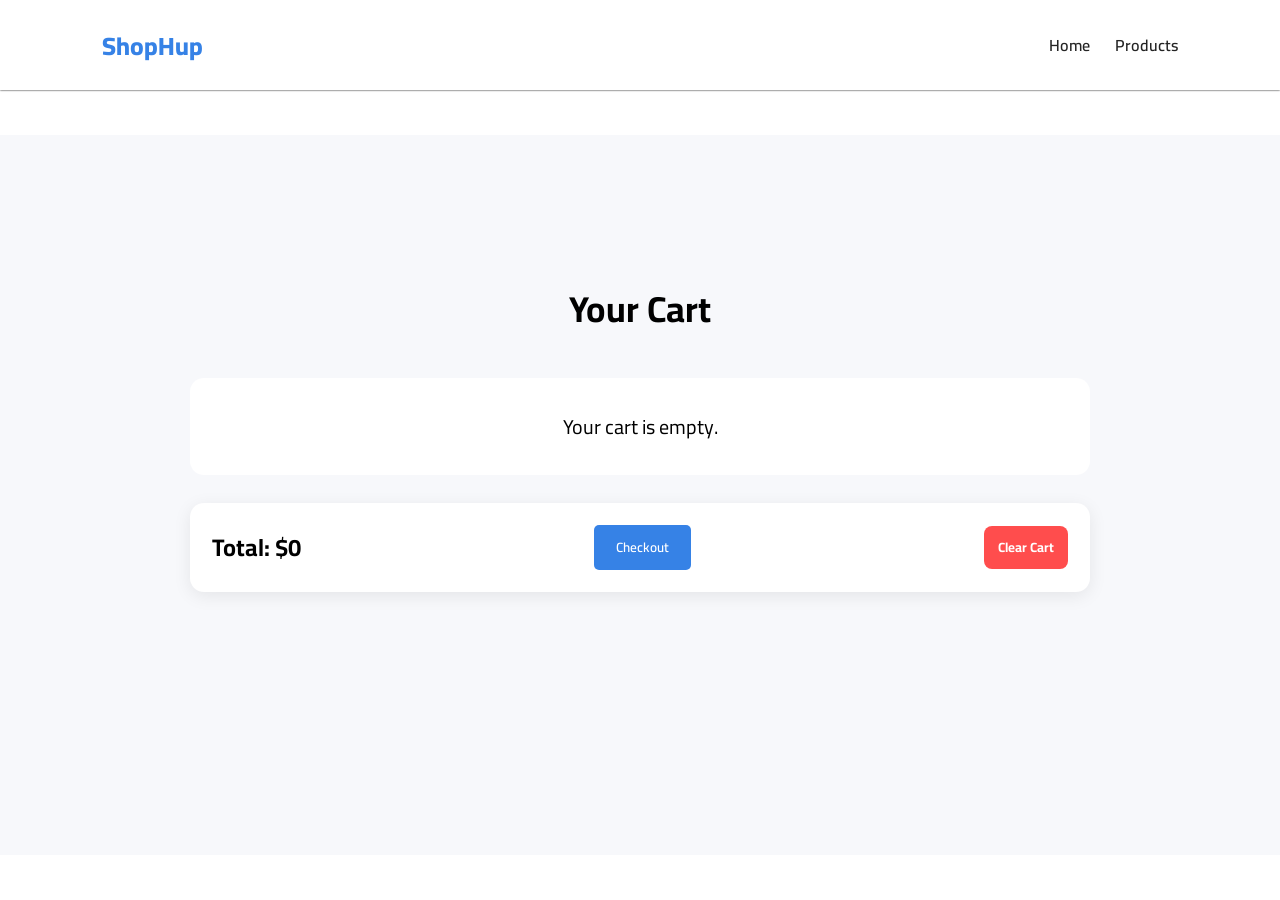
==== cart.html @ 917abc82 "Added shopping cart, dark mode, wishlist and product filters" ====
<!DOCTYPE html>
<html lang="en">
<head>
  <meta charset="UTF-8" />
  <meta name="viewport" content="width=device-width, initial-scale=1.0" />
  <link rel="stylesheet" href="product/product_style.css" />
  <title>Cart | ShopHup</title>
</head>
<body>
  <header>
    <div class="navbar">
      <a href="index.html" class="logo">ShopHup</a>
      <ul>
        <li><a href="index.html">Home</a></li>
        <li><a href="product.html">Products</a></li>
      </ul>
    </div>
  </header>

  <section class="cart-section">
    <h1>Your Cart</h1>
    <div id="cartItems"></div>

    <div class="cart-summary">
      <h2>Total: <span id="totalPrice">$0</span></h2>
      <button class="btn checkout-btn">Checkout</button>
      <button class="clear-btn" id="clearCart">Clear Cart</button>
    </div>
  </section>

  <script src="product/cart.js"></script>
</body>
</html>
---- product/product_style.css ----
@import url("https://fonts.googleapis.com/css2?family=Cairo:wght@300;400;600;700&display=swap");

* {
  box-sizing: border-box;
  padding: 0;
  margin: 0;
  font-family: "Cairo", sans-serif;
}

body {
  overflow-x: hidden;
}

img {
  max-width: 100%;
  height: auto;
}

/* Header */

header {
  width: 100%;
  min-height: 15vh;
}

header .navbar {
  display: flex;
  align-items: center;
  justify-content: space-between;
  background: white;
  min-height: 10vh;
  box-shadow: 0px 0px 2px;
  position: fixed;
  width: 100%;
  z-index: 100;
  padding: 0 8%;
}

.navbar .logo {
  color: rgb(54, 130, 230);
  text-decoration: none;
  font-weight: 800;
  font-size: 25px;
}

.navbar ul {
  display: flex;
  align-items: center;
  gap: 25px;
}

.navbar ul li {
  list-style: none;
}

.navbar ul li a {
  text-decoration: none;
  color: rgb(36, 36, 36);
  font-weight: 600;
}

.productTit {
  font-weight: 900 !important;
}

.navbar .btn,
.btn {
  background-color: rgb(54, 130, 230);
  padding: 7px 14px;
  border-radius: 5px;
  border: none;
  color: white;
  font-weight: 600;
  cursor: pointer;
}

/* Products */

.sec2 {
  width: 100%;
  padding: 120px 8% 70px;
}

.titSec2 h1 {
  text-align: center;
  padding-bottom: 40px;
  font-size: 36px;
}

.sec2 .porBoxs {
  display: grid;
  grid-template-columns: repeat(3, 1fr);
  gap: 30px;
}

.sec2 .products {
  width: 100%;
  min-height: 350px;
  border-radius: 8px;
  overflow: hidden;
  box-shadow: 0px 2px 2px rgba(138, 138, 138, 0.3);
  transition: 0.4s;
}

.sec2 .products:hover {
  transform: translateY(-7px);
  box-shadow: 0px 2px 10px rgba(138, 138, 138, 0.3);
}

.sec2 .products .img {
  background-color: rgb(216, 219, 221);
  height: 210px;
  display: flex;
  justify-content: center;
  align-items: center;
}

.sec2 .products .img img {
  width: 80px;
  height: 80px;
}

.sec2 .products div:not(.img) {
  padding: 20px;
}

.sec2 .products h1 {
  font-size: 18px;
  margin-bottom: 8px;
}

.sec2 .products p {
  color: rgb(54, 130, 230);
  margin-bottom: 12px;
}

.sec2 .products button {
  width: 100%;
}

/* Footer */

footer {
  background-color: rgb(28, 28, 63);
  width: 100%;
  padding: 45px 8% 25px;
}

footer .foot {
  display: grid;
  grid-template-columns: repeat(4, 1fr);
  gap: 35px;
}

footer h1 {
  color: white;
  font-size: 20px;
  padding-bottom: 10px;
}

footer div ul li {
  list-style: none;
  color: rgb(99, 97, 97);
  margin-bottom: 6px;
}

footer div ul li a {
  text-decoration: none;
  color: rgb(99, 97, 97);
}

footer p {
  color: rgb(99, 97, 97);
}

footer hr {
  width: 100%;
  margin-top: 30px;
  opacity: 0.3;
}

footer .par {
  text-align: center;
  padding-top: 20px;
}

/* Tablet */

@media (max-width: 992px) {
  .navbar {
    flex-direction: column;
    padding: 15px;
    gap: 15px;
  }

  .navbar ul {
    flex-wrap: wrap;
    justify-content: center;
  }

  .sec2 {
    padding-top: 170px;
  }

  .sec2 .porBoxs {
    grid-template-columns: repeat(2, 1fr);
  }

  footer .foot {
    grid-template-columns: repeat(2, 1fr);
  }
}

/* Mobile */

@media (max-width: 600px) {
  .navbar ul {
    gap: 12px;
  }

  .navbar ul li a {
    font-size: 14px;
  }

  .sec2 {
    padding: 180px 20px 60px;
  }

  .titSec2 h1 {
    font-size: 28px;
  }

  .sec2 .porBoxs {
    grid-template-columns: 1fr;
  }

  footer .foot {
    grid-template-columns: 1fr;
  }
}


.cart-link {
  position: relative;
}

#cartCount {
  background: rgb(54, 130, 230);
  color: white;
  font-size: 12px;
  padding: 2px 7px;
  border-radius: 50%;
  margin-left: 4px;
}

#toast {
  position: fixed;
  right: 25px;
  bottom: 25px;
  background: rgb(28, 28, 63);
  color: white;
  padding: 14px 22px;
  border-radius: 8px;
  opacity: 0;
  transform: translateY(20px);
  transition: 0.4s;
  z-index: 999;
}

#toast.show {
  opacity: 1;
  transform: translateY(0);
}

.shop-tools {
  max-width: 950px;
  margin: 0 auto 35px;
  display: flex;
  flex-direction: column;
  gap: 18px;
}

#searchInput {
  width: 100%;
  height: 48px;
  border: 1px solid #ddd;
  border-radius: 12px;
  outline: none;
  padding: 0 18px;
  font-size: 16px;
}

.filter-buttons {
  display: flex;
  justify-content: center;
  flex-wrap: wrap;
  gap: 10px;
}

.filter-btn {
  border: none;
  background: #eef3ff;
  color: rgb(54, 130, 230);
  padding: 8px 18px;
  border-radius: 30px;
  font-weight: 700;
  cursor: pointer;
}

.filter-btn.active,
.filter-btn:hover {
  background: rgb(54, 130, 230);
  color: white;
}

.products {
  position: relative;
}

.wish-btn {
  position: absolute;
  top: 14px;
  right: 14px;
  width: 38px !important;
  height: 38px;
  border: none;
  border-radius: 50%;
  background: white;
  color: rgb(54, 130, 230);
  cursor: pointer;
  box-shadow: 0 4px 14px rgba(0, 0, 0, 0.15);
}

.wish-btn.active {
  background: rgb(54, 130, 230);
  color: white;
}



.cart-section {
  min-height: 80vh;
  padding: 140px 8% 70px;
  background: #f7f8fb;
}

.cart-section h1 {
  text-align: center;
  font-size: 36px;
  margin-bottom: 35px;
}

#cartItems {
  max-width: 900px;
  margin: auto;
  display: flex;
  flex-direction: column;
  gap: 18px;
}

.cart-item {
  background: white;
  display: grid;
  grid-template-columns: 100px 1fr auto;
  align-items: center;
  gap: 20px;
  padding: 18px;
  border-radius: 14px;
  box-shadow: 0 4px 18px rgba(0, 0, 0, 0.08);
}

.cart-item img {
  width: 75px;
  height: 75px;
  object-fit: contain;
}

.cart-item h3 {
  margin-bottom: 6px;
}

.cart-item p {
  color: rgb(54, 130, 230);
  font-weight: 700;
}

.cart-item button,
.clear-btn {
  background: #ff4d4d;
  color: white;
  border: none;
  padding: 9px 14px;
  border-radius: 8px;
  cursor: pointer;
  font-weight: 700;
}

.cart-summary {
  max-width: 900px;
  margin: 28px auto 0;
  background: white;
  padding: 22px;
  border-radius: 14px;
  display: flex;
  justify-content: space-between;
  align-items: center;
  gap: 14px;
  flex-wrap: wrap;
  box-shadow: 0 4px 18px rgba(0, 0, 0, 0.08);
}

.checkout-btn {
  padding: 10px 22px;
}

.empty-cart {
  text-align: center;
  background: white;
  padding: 30px;
  border-radius: 14px;
  font-size: 20px;
}

@media (max-width: 600px) {
  .cart-item {
    grid-template-columns: 1fr;
    text-align: center;
  }

  .cart-item img {
    margin: auto;
  }
}

.quantity-box {
  display: flex;
  align-items: center;
  justify-content: center;
  gap: 13px;
}

.quantity-box button {
  width: 34px;
  height: 34px;
  border: none;
  border-radius: 50%;
  background: rgb(54, 130, 230);
  color: white;
  font-size: 18px;
  font-weight: 800;
  cursor: pointer;
}

.quantity-box span {
  font-size: 18px;
  font-weight: 800;
}

.remove-btn {
  background: #ff4d4d !important;
} 


.dark-btn {
  background: rgb(54, 130, 230);
  color: white;
  border: none;
  width: 38px;
  height: 38px;
  border-radius: 50%;
  cursor: pointer;
}

body.dark {
  background: #0f172a;
  color: white;
}

body.dark .navbar {
  background: #111827;
  box-shadow: 0 0 2px rgba(255, 255, 255, 0.2);
}

body.dark .navbar ul li a {
  color: white;
}

body.dark .products,
body.dark .cart-item,
body.dark .cart-summary,
body.dark .empty-cart {
  background: #111827;
  color: white;
}

body.dark .products .img {
  background: #1f2937;
}

body.dark .sec2,
body.dark .cart-section {
  background: #0f172a;
}

body.dark #searchInput {
  background: #111827;
  color: white;
  border-color: #374151;
}

body.dark #searchInput::placeholder {
  color: #9ca3af;
}

body.dark .filter-btn {
  background: #1f2937;
  color: white;
}

body.dark .filter-btn.active,
body.dark .filter-btn:hover {
  background: rgb(54, 130, 230);
}

body.dark footer {
  background: #020617;
}
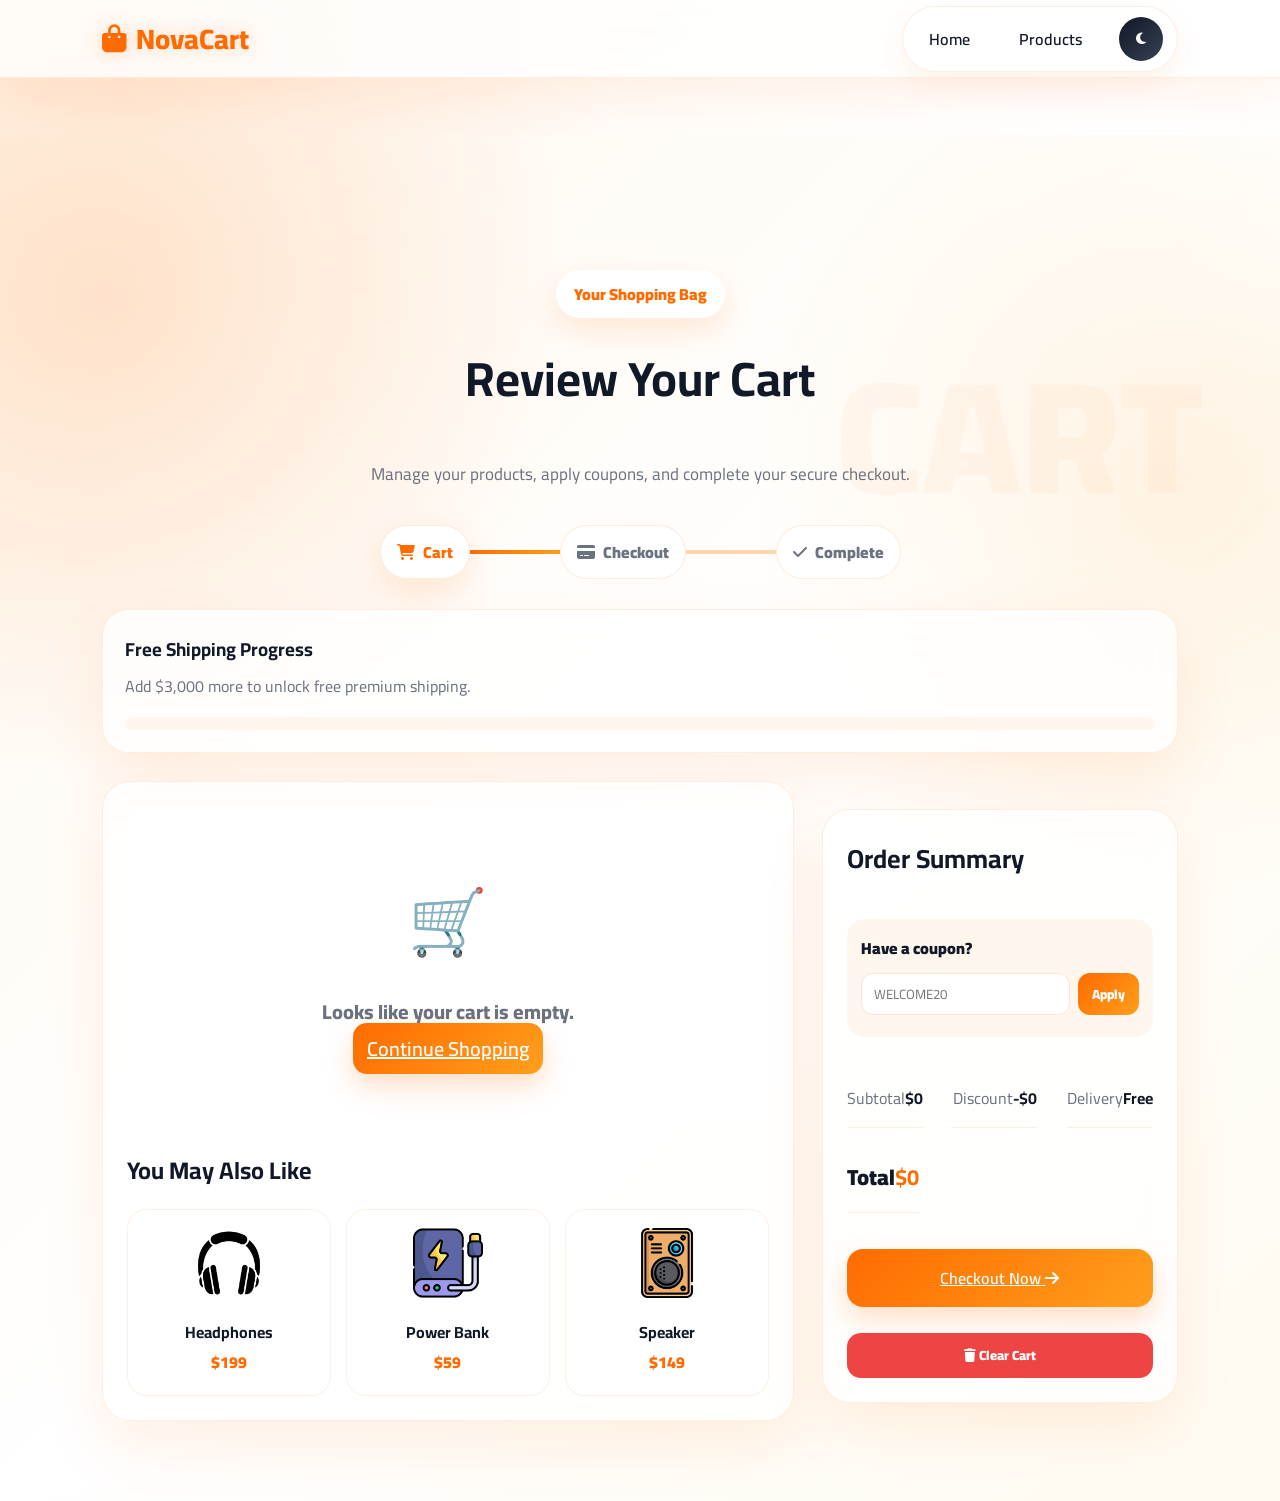
==== commit bebd8583: "Redesign NovaCart UI and checkout experience" ====
--- a/cart.html
+++ b/cart.html
@@ -3,31 +3,130 @@
 <head>
   <meta charset="UTF-8" />
   <meta name="viewport" content="width=device-width, initial-scale=1.0" />
+  <link rel="stylesheet" href="https://cdnjs.cloudflare.com/ajax/libs/font-awesome/6.7.2/css/all.min.css" />
   <link rel="stylesheet" href="product/product_style.css" />
-  <title>Cart | ShopHup</title>
+  <link rel="stylesheet" href="product/cart_style.css" />
+  <title>Cart | NovaCart</title>
 </head>
 <body>
   <header>
     <div class="navbar">
-      <a href="index.html" class="logo">ShopHup</a>
+      <a href="index.html" class="logo">
+        <i class="fa-solid fa-bag-shopping"></i> NovaCart
+      </a>
+
       <ul>
         <li><a href="index.html">Home</a></li>
         <li><a href="product.html">Products</a></li>
+        <li>
+          <button id="darkModeBtn" class="dark-btn">
+            <i class="fa-solid fa-moon"></i>
+          </button>
+        </li>
       </ul>
     </div>
   </header>
 
   <section class="cart-section">
-    <h1>Your Cart</h1>
-    <div id="cartItems"></div>
+    <div class="cart-hero">
+      <span>Your Shopping Bag</span>
+      <h1>Review Your Cart</h1>
+      <p>Manage your products, apply coupons, and complete your secure checkout.</p>
+    </div>
 
-    <div class="cart-summary">
-      <h2>Total: <span id="totalPrice">$0</span></h2>
-      <button class="btn checkout-btn">Checkout</button>
-      <button class="clear-btn" id="clearCart">Clear Cart</button>
+    <div class="checkout-steps">
+      <div class="step active"><i class="fa-solid fa-cart-shopping"></i><span>Cart</span></div>
+      <div class="line active"></div>
+      <div class="step"><i class="fa-solid fa-credit-card"></i><span>Checkout</span></div>
+      <div class="line"></div>
+      <div class="step"><i class="fa-solid fa-check"></i><span>Complete</span></div>
+    </div>
+
+    <div class="shipping-card">
+      <div>
+        <h3>Free Shipping Progress</h3>
+        <p id="shippingText">Add more products to unlock free shipping.</p>
+      </div>
+      <div class="shipping-bar">
+        <span id="shippingProgress"></span>
+      </div>
+    </div>
+
+    <div class="cart-layout">
+      <div class="cart-products-box">
+        <div id="cartItems"></div>
+
+        <div class="recommended-box">
+          <h2>You May Also Like</h2>
+
+          <div class="recommended-grid">
+            <div>
+              <img src="product/imgg/headphone.png" alt="" />
+              <h4>Headphones</h4>
+              <p>$199</p>
+            </div>
+
+            <div>
+              <img src="product/imgg/powerbank.png" alt="" />
+              <h4>Power Bank</h4>
+              <p>$59</p>
+            </div>
+
+            <div>
+              <img src="product/imgg/speaker.png" alt="" />
+              <h4>Speaker</h4>
+              <p>$149</p>
+            </div>
+          </div>
+        </div>
+      </div>
+
+      <div class="cart-summary premium-summary">
+        <h2>Order Summary</h2>
+
+        <div class="coupon-box">
+          <label>Have a coupon?</label>
+          <div>
+            <input type="text" id="couponInput" placeholder="WELCOME20" />
+            <button id="applyCoupon">Apply</button>
+          </div>
+          <small id="couponMessage"></small>
+        </div>
+
+        <div class="summary-row">
+          <span>Subtotal</span>
+          <strong id="totalPrice">$0</strong>
+        </div>
+
+        <div class="summary-row">
+          <span>Discount</span>
+          <strong id="discountPrice">$0</strong>
+        </div>
+
+        <div class="summary-row">
+          <span>Delivery</span>
+          <strong>Free</strong>
+        </div>
+
+        <div class="summary-row total-row">
+          <span>Total</span>
+          <strong id="finalTotal">$0</strong>
+        </div>
+
+        <a href="checkout.html" class="btn checkout-btn">
+          Checkout Now <i class="fa-solid fa-arrow-right"></i>
+        </a>
+
+        <button class="clear-btn" id="clearCart">
+          <i class="fa-solid fa-trash"></i> Clear Cart
+        </button>
+      </div>
     </div>
   </section>
 
+  <div id="cartToast">Cart updated successfully ✅</div>
+
+  <script src="product/theme.js"></script>
   <script src="product/cart.js"></script>
 </body>
 </html>
--- a/product/product_style.css
+++ b/product/product_style.css
@@ -524,4 +524,697 @@
 
 body.dark footer {
   background: #020617;
+}
+
+
+.checkout-section {
+  min-height: 100vh;
+  padding: 140px 8% 70px;
+  background: #f7f8fb;
+}
+
+.checkout-section h1 {
+  text-align: center;
+  font-size: 36px;
+  margin-bottom: 35px;
+}
+
+.checkout-box {
+  max-width: 1100px;
+  margin: auto;
+  display: grid;
+  grid-template-columns: 1.2fr 0.8fr;
+  gap: 30px;
+}
+
+.checkout-form,
+.order-summary {
+  background: white;
+  padding: 28px;
+  border-radius: 16px;
+  box-shadow: 0 4px 18px rgba(0, 0, 0, 0.08);
+}
+
+.checkout-form h2,
+.order-summary h2 {
+  margin-bottom: 18px;
+}
+
+.checkout-form input[type="text"],
+.checkout-form input[type="email"] {
+  width: 100%;
+  height: 45px;
+  margin-bottom: 14px;
+  padding: 0 14px;
+  border-radius: 10px;
+  border: 1px solid #ddd;
+  outline: none;
+}
+
+.payment-methods {
+  display: flex;
+  flex-direction: column;
+  gap: 12px;
+  margin-bottom: 22px;
+}
+
+.payment-methods label {
+  background: #f3f6ff;
+  padding: 13px;
+  border-radius: 10px;
+  cursor: pointer;
+  font-weight: 700;
+}
+
+.place-order {
+  width: 100%;
+  padding: 12px;
+}
+
+.checkout-item {
+  display: flex;
+  align-items: center;
+  gap: 14px;
+  padding: 12px 0;
+  border-bottom: 1px solid #eee;
+}
+
+.checkout-item img {
+  width: 55px;
+  height: 55px;
+  object-fit: contain;
+}
+
+.checkout-item p {
+  color: rgb(54, 130, 230);
+  font-weight: 700;
+}
+
+.order-summary h3 {
+  margin-top: 20px;
+  font-size: 24px;
+}
+
+#orderToast {
+  position: fixed;
+  right: 25px;
+  bottom: 25px;
+  background: #16a34a;
+  color: white;
+  padding: 14px 22px;
+  border-radius: 10px;
+  opacity: 0;
+  transform: translateY(20px);
+  transition: 0.4s;
+  z-index: 999;
+}
+
+#orderToast.show {
+  opacity: 1;
+  transform: translateY(0);
+}
+
+body.dark .checkout-section {
+  background: #0f172a;
+}
+
+body.dark .checkout-form,
+body.dark .order-summary {
+  background: #111827;
+  color: white;
+}
+
+body.dark .payment-methods label {
+  background: #1f2937;
+}
+
+body.dark .checkout-form input {
+  background: #1f2937;
+  color: white;
+  border-color: #374151;
+}
+
+@media (max-width: 768px) {
+  .checkout-box {
+    grid-template-columns: 1fr;
+  }
+}
+
+
+/* ================= NOVACART PRODUCTS PREMIUM THEME ================= */
+
+:root {
+  --main: #ff6b00;
+  --second: #ff9f1c;
+  --dark: #111827;
+  --soft: #fff7ed;
+  --card: #ffffff;
+  --text: #111827;
+  --muted: #6b7280;
+}
+
+/* Global */
+
+body {
+  background:
+    radial-gradient(circle at 10% 10%, rgba(255, 107, 0, 0.12), transparent 28%),
+    linear-gradient(135deg, #fff7ed 0%, #ffffff 45%, #fffaf0 100%) !important;
+  color: var(--text);
+}
+
+.btn,
+.navbar .btn {
+  background: linear-gradient(135deg, var(--main), var(--second)) !important;
+  color: white !important;
+  border-radius: 14px !important;
+  box-shadow: 0 12px 28px rgba(255, 107, 0, 0.22);
+  transition: 0.35s ease;
+}
+
+.btn:hover,
+.navbar .btn:hover {
+  transform: translateY(-3px);
+  box-shadow: 0 18px 35px rgba(255, 107, 0, 0.34);
+}
+
+/* Navbar */
+
+header .navbar {
+  min-height: 78px !important;
+  background: rgba(255, 255, 255, 0.76) !important;
+  backdrop-filter: blur(18px);
+  -webkit-backdrop-filter: blur(18px);
+  border-bottom: 1px solid rgba(255, 107, 0, 0.12);
+  box-shadow: 0 18px 45px rgba(255, 107, 0, 0.08) !important;
+}
+
+.navbar .logo {
+  color: var(--main) !important;
+  display: flex;
+  align-items: center;
+  gap: 9px;
+  font-size: 28px !important;
+  text-shadow: 0 0 18px rgba(255, 107, 0, 0.25);
+  transition: 0.35s ease;
+}
+
+.navbar .logo:hover {
+  transform: scale(1.07) rotate(-2deg);
+}
+
+.navbar .logo i {
+  animation: productLogoBounce 1.8s ease-in-out infinite;
+}
+
+.navbar ul {
+  background: rgba(255, 255, 255, 0.55);
+  padding: 10px 14px;
+  border-radius: 999px;
+  border: 1px solid rgba(255, 107, 0, 0.12);
+  box-shadow: 0 12px 28px rgba(255, 107, 0, 0.08);
+}
+
+.navbar ul li a {
+  color: var(--text) !important;
+}
+
+.navbar ul li a:not(.cart-link) {
+  position: relative;
+  padding: 9px 12px;
+  border-radius: 999px;
+  transition: 0.35s ease;
+}
+
+.navbar ul li a:not(.cart-link):hover,
+.productTit {
+  color: var(--main) !important;
+  background: rgba(255, 107, 0, 0.08);
+}
+
+.cart-link {
+  background: linear-gradient(135deg, var(--main), var(--second));
+  color: white !important;
+  padding: 11px 18px;
+  border-radius: 999px;
+  box-shadow: 0 12px 28px rgba(255, 107, 0, 0.25);
+}
+
+#cartCount {
+  background: white !important;
+  color: var(--main) !important;
+  font-weight: 900;
+}
+
+.dark-btn {
+  width: 44px !important;
+  height: 44px !important;
+  border-radius: 50% !important;
+  border: none !important;
+  background: linear-gradient(135deg, #111827, #374151) !important;
+  color: white !important;
+  display: grid;
+  place-items: center;
+  cursor: pointer;
+  transition: 0.35s ease;
+}
+
+.dark-btn:hover {
+  transform: rotate(18deg) scale(1.08);
+}
+
+/* Page title */
+
+.sec2 {
+  padding: 130px 8% 80px !important;
+}
+
+.product-hero-title {
+  max-width: 800px;
+  margin: 0 auto 38px;
+  text-align: center;
+}
+
+.product-hero-title span {
+  display: inline-block;
+  background: white;
+  color: var(--main);
+  padding: 9px 18px;
+  border-radius: 999px;
+  font-weight: 900;
+  box-shadow: 0 12px 30px rgba(255, 107, 0, 0.14);
+  margin-bottom: 15px;
+}
+
+.product-hero-title h1 {
+  font-size: 46px;
+  line-height: 1.1;
+  color: var(--text);
+}
+
+.product-hero-title p {
+  margin: 12px auto 0;
+  color: var(--muted);
+  max-width: 560px;
+  font-size: 17px;
+}
+
+/* Tools */
+
+.shop-tools {
+  background: rgba(255, 255, 255, 0.72);
+  padding: 22px;
+  border-radius: 24px;
+  border: 1px solid rgba(255, 107, 0, 0.12);
+  box-shadow: 0 25px 60px rgba(255, 107, 0, 0.1);
+  backdrop-filter: blur(16px);
+}
+
+#searchInput {
+  border: 1px solid rgba(255, 107, 0, 0.18) !important;
+  border-radius: 16px !important;
+  background: white;
+  box-shadow: 0 10px 28px rgba(0, 0, 0, 0.04);
+}
+
+#searchInput:focus {
+  border-color: var(--main) !important;
+  box-shadow: 0 0 0 4px rgba(255, 107, 0, 0.12);
+}
+
+.filter-btn {
+  background: #fff7ed !important;
+  color: var(--main) !important;
+  border: 1px solid rgba(255, 107, 0, 0.16) !important;
+  transition: 0.35s ease;
+}
+
+.filter-btn.active,
+.filter-btn:hover {
+  background: linear-gradient(135deg, var(--main), var(--second)) !important;
+  color: white !important;
+  transform: translateY(-3px);
+}
+
+/* Product Grid */
+
+.sec2 .porBoxs {
+  grid-template-columns: repeat(4, 1fr) !important;
+  gap: 22px !important;
+}
+
+.sec2 .products {
+  min-height: auto !important;
+  border-radius: 24px !important;
+  overflow: hidden;
+  background: rgba(255, 255, 255, 0.88) !important;
+  border: 1px solid rgba(255, 107, 0, 0.1);
+  box-shadow: 0 18px 45px rgba(255, 107, 0, 0.09) !important;
+  position: relative;
+  transform-style: preserve-3d;
+  animation: cardEnter 0.65s ease both;
+}
+
+.sec2 .products::before {
+  content: "HOT";
+  position: absolute;
+  top: 14px;
+  left: 14px;
+  background: #ef4444;
+  color: white;
+  padding: 5px 12px;
+  border-radius: 999px;
+  font-size: 11px;
+  font-weight: 900;
+  z-index: 3;
+}
+
+.sec2 .products:hover {
+  transform: translateY(-12px) scale(1.02) !important;
+  box-shadow: 0 28px 70px rgba(255, 107, 0, 0.18) !important;
+}
+
+.sec2 .products .img {
+  height: 195px !important;
+  background:
+    radial-gradient(circle, rgba(255, 255, 255, 0.95), transparent 45%),
+    linear-gradient(135deg, #fff7ed, #fed7aa) !important;
+  position: relative;
+}
+
+.sec2 .products .img::after {
+  content: "";
+  position: absolute;
+  width: 120px;
+  height: 120px;
+  background: rgba(255, 107, 0, 0.18);
+  border-radius: 50%;
+  filter: blur(30px);
+}
+
+.sec2 .products .img img {
+  width: 95px !important;
+  height: 95px !important;
+  position: relative;
+  z-index: 2;
+  transition: 0.45s ease;
+  filter: drop-shadow(0 18px 20px rgba(0, 0, 0, 0.14));
+}
+
+.sec2 .products:hover .img img {
+  transform: scale(1.22) rotate(-6deg);
+}
+
+.sec2 .products h1 {
+  font-size: 18px !important;
+  color: var(--text);
+}
+
+.sec2 .products p {
+  color: var(--main) !important;
+  font-size: 22px;
+  font-weight: 900;
+}
+
+.sec2 .products .btn {
+  width: 100%;
+  padding: 10px 14px;
+  margin-top: 6px;
+}
+
+.quick-btn {
+  width: 100%;
+  margin-top: 10px;
+  background: white !important;
+  border: 2px solid var(--main) !important;
+  color: var(--main) !important;
+  padding: 9px 14px !important;
+  border-radius: 14px !important;
+  font-weight: 900;
+  cursor: pointer;
+  transition: 0.35s ease;
+}
+
+.quick-btn:hover {
+  background: var(--main) !important;
+  color: white !important;
+  transform: translateY(-3px);
+}
+
+.wish-btn {
+  color: var(--main) !important;
+  background: white !important;
+  transition: 0.35s ease;
+}
+
+.wish-btn:hover,
+.wish-btn.active {
+  background: var(--main) !important;
+  color: white !important;
+  transform: scale(1.12);
+}
+
+/* Toast */
+
+#toast {
+  background: linear-gradient(135deg, var(--main), var(--second)) !important;
+  color: white !important;
+  border-radius: 16px !important;
+  box-shadow: 0 18px 40px rgba(255, 107, 0, 0.32);
+}
+
+/* Quick View */
+
+.quick-view {
+  backdrop-filter: blur(8px);
+}
+
+.quick-card {
+  border-radius: 28px !important;
+  border: 1px solid rgba(255, 107, 0, 0.14);
+  box-shadow: 0 35px 90px rgba(0, 0, 0, 0.25);
+}
+
+.quick-card img {
+  filter: drop-shadow(0 22px 25px rgba(0, 0, 0, 0.16));
+}
+
+#quickPrice {
+  color: var(--main) !important;
+}
+
+#quickAdd {
+  width: auto;
+  padding: 12px 22px;
+}
+
+.close-view {
+  background: #ef4444 !important;
+}
+
+/* Footer */
+
+footer {
+  background: linear-gradient(135deg, #0f172a, #111827, #1e293b) !important;
+}
+
+footer h1 {
+  color: white !important;
+}
+
+footer p,
+footer li,
+footer a {
+  color: #cbd5e1 !important;
+}
+
+footer a:hover,
+footer li:hover {
+  color: var(--main) !important;
+}
+
+/* Dark mode */
+
+body.dark {
+  background: #111827 !important;
+  color: #f9fafb !important;
+}
+
+body.dark .sec2 {
+  background:
+    radial-gradient(circle at 18% 20%, rgba(251, 146, 60, 0.14), transparent 32%),
+    linear-gradient(135deg, #111827, #172033 55%, #111827) !important;
+}
+
+body.dark .navbar {
+  background: rgba(17, 24, 39, 0.86) !important;
+  border-bottom: 1px solid rgba(251, 146, 60, 0.12);
+}
+
+body.dark .navbar ul {
+  background: rgba(31, 41, 55, 0.68) !important;
+}
+
+body.dark .navbar ul li a {
+  color: #f8fafc !important;
+}
+
+body.dark .navbar .logo {
+  color: #fb923c !important;
+}
+
+body.dark .product-hero-title h1 {
+  color: #f8fafc;
+}
+
+body.dark .product-hero-title p {
+  color: #cbd5e1;
+}
+
+body.dark .product-hero-title span,
+body.dark .shop-tools,
+body.dark .sec2 .products,
+body.dark .quick-card {
+  background: rgba(31, 41, 55, 0.72) !important;
+  border: 1px solid rgba(255, 255, 255, 0.08) !important;
+  color: white !important;
+}
+
+body.dark .sec2 .products .img {
+  background: linear-gradient(135deg, #1f2937, #111827) !important;
+}
+
+body.dark .sec2 .products h1,
+body.dark .quick-card h2 {
+  color: white !important;
+}
+
+body.dark #searchInput {
+  background: #111827 !important;
+  color: white !important;
+  border-color: rgba(251, 146, 60, 0.16) !important;
+}
+
+body.dark .filter-btn {
+  background: rgba(251, 146, 60, 0.1) !important;
+  color: #fdba74 !important;
+}
+
+body.dark .quick-btn {
+  background: rgba(17, 24, 39, 0.9) !important;
+  color: #fb923c !important;
+}
+
+body.dark .dark-btn {
+  background: linear-gradient(135deg, #fb923c, #f97316) !important;
+}
+
+/* Animations */
+
+@keyframes productLogoBounce {
+  0%, 100% {
+    transform: translateY(0) rotate(0);
+  }
+  50% {
+    transform: translateY(-4px) rotate(-8deg);
+  }
+}
+
+@keyframes cardEnter {
+  from {
+    opacity: 0;
+    transform: translateY(28px) scale(0.96);
+  }
+  to {
+    opacity: 1;
+    transform: translateY(0) scale(1);
+  }
+}
+
+/* Responsive */
+
+@media (max-width: 1150px) {
+  .sec2 .porBoxs {
+    grid-template-columns: repeat(3, 1fr) !important;
+  }
+}
+
+@media (max-width: 850px) {
+  .sec2 .porBoxs {
+    grid-template-columns: repeat(2, 1fr) !important;
+  }
+
+  .product-hero-title h1 {
+    font-size: 36px;
+  }
+}
+
+@media (max-width: 600px) {
+  header .navbar {
+    position: static;
+  }
+
+  .sec2 {
+    padding: 45px 18px 60px !important;
+  }
+
+  .sec2 .porBoxs {
+    grid-template-columns: 1fr !important;
+  }
+
+  .navbar ul {
+    border-radius: 22px;
+  }
+}
+
+.footer-brand {
+  font-size: 34px !important;
+  color: #ff6b00 !important;
+  font-weight: 900;
+}
+
+.socials {
+  display: flex;
+  gap: 12px;
+  margin-top: 20px;
+}
+
+.socials a {
+  width: 45px;
+  height: 45px;
+  border-radius: 50%;
+  display: flex;
+  align-items: center;
+  justify-content: center;
+  background: rgba(255,255,255,.08);
+  backdrop-filter: blur(10px);
+}
+
+.socials a:hover {
+  background: #ff6b00;
+  transform: translateY(-6px) rotate(360deg);
+}
+
+.newsletter {
+  margin-top: 20px;
+  display: flex;
+  gap: 10px;
+}
+
+.newsletter input {
+  flex: 1;
+  height: 48px;
+  border: none;
+  border-radius: 12px;
+  padding: 0 15px;
+  outline: none;
+}
+
+.newsletter button {
+  border: none;
+  background: #ff6b00;
+  color: white;
+  padding: 0 18px;
+  border-radius: 12px;
+  cursor: pointer;
+  font-weight: 800;
 }
--- a/product/cart_style.css
+++ b/product/cart_style.css
@@ -0,0 +1,536 @@
+.cart-section {
+  min-height: 100vh;
+  padding: 135px 8% 80px;
+  background:
+    radial-gradient(circle at 8% 12%, rgba(255, 107, 0, 0.16), transparent 28%),
+    radial-gradient(circle at 92% 25%, rgba(255, 159, 28, 0.12), transparent 28%),
+    linear-gradient(135deg, #fff7ed 0%, #ffffff 52%, #fffaf0 100%);
+  position: relative;
+  overflow: hidden;
+}
+
+.cart-section::before {
+  content: "CART";
+  position: absolute;
+  top: 150px;
+  right: 6%;
+  font-size: 160px;
+  font-weight: 900;
+  color: rgba(255, 107, 0, 0.04);
+  z-index: 0;
+}
+
+.cart-hero,
+.checkout-steps,
+.shipping-card,
+.cart-layout {
+  position: relative;
+  z-index: 1;
+}
+
+.cart-hero {
+  text-align: center;
+  max-width: 760px;
+  margin: 0 auto 35px;
+}
+
+.cart-hero span {
+  display: inline-block;
+  background: white;
+  color: #ff6b00;
+  padding: 9px 18px;
+  border-radius: 999px;
+  font-weight: 900;
+  box-shadow: 0 12px 30px rgba(255, 107, 0, 0.14);
+  margin-bottom: 15px;
+}
+
+.cart-hero h1 {
+  font-size: 48px;
+  color: #111827;
+}
+
+.cart-hero p {
+  color: #6b7280;
+  font-size: 17px;
+  margin-top: 10px;
+}
+
+.checkout-steps {
+  max-width: 720px;
+  margin: 0 auto 30px;
+  display: flex;
+  align-items: center;
+  justify-content: center;
+}
+
+.step {
+  display: flex;
+  align-items: center;
+  gap: 8px;
+  background: white;
+  padding: 11px 16px;
+  border-radius: 999px;
+  font-weight: 900;
+  color: #6b7280;
+  border: 1px solid rgba(255, 107, 0, 0.14);
+}
+
+.step.active {
+  color: #ff6b00;
+  box-shadow: 0 14px 34px rgba(255, 107, 0, 0.14);
+}
+
+.line {
+  height: 4px;
+  width: 90px;
+  background: #fed7aa;
+}
+
+.line.active {
+  background: linear-gradient(135deg, #ff6b00, #ff9f1c);
+}
+
+.shipping-card {
+  max-width: 1100px;
+  margin: 0 auto 28px;
+  background: rgba(255, 255, 255, 0.78);
+  border: 1px solid rgba(255, 107, 0, 0.12);
+  border-radius: 26px;
+  padding: 22px;
+  box-shadow: 0 25px 60px rgba(255, 107, 0, 0.1);
+  backdrop-filter: blur(16px);
+}
+
+.shipping-card h3 {
+  color: #111827;
+}
+
+.shipping-card p {
+  color: #6b7280;
+  margin-top: 4px;
+}
+
+.shipping-bar {
+  width: 100%;
+  height: 13px;
+  background: #fff7ed;
+  border-radius: 999px;
+  overflow: hidden;
+  margin-top: 16px;
+}
+
+.shipping-bar span {
+  display: block;
+  height: 100%;
+  width: 0%;
+  background: linear-gradient(135deg, #ff6b00, #ff9f1c);
+  border-radius: 999px;
+  transition: 0.5s ease;
+}
+
+.cart-layout {
+  display: grid;
+  grid-template-columns: 1.5fr 0.7fr;
+  gap: 28px;
+  align-items: start;
+}
+
+.cart-products-box,
+.premium-summary {
+  background: rgba(255, 255, 255, 0.76);
+  border: 1px solid rgba(255, 107, 0, 0.12);
+  border-radius: 28px;
+  padding: 24px;
+  box-shadow: 0 25px 60px rgba(255, 107, 0, 0.1);
+  backdrop-filter: blur(16px);
+}
+
+#cartItems {
+  display: flex;
+  flex-direction: column;
+  gap: 18px;
+}
+
+.cart-item {
+  display: grid;
+  grid-template-columns: 95px 1fr auto auto;
+  align-items: center;
+  gap: 18px;
+  background: white;
+  padding: 18px;
+  border-radius: 22px;
+  border: 1px solid rgba(255, 107, 0, 0.1);
+  box-shadow: 0 16px 38px rgba(255, 107, 0, 0.08);
+  animation: cartPop 0.45s ease both;
+  transition: 0.35s ease;
+}
+
+.cart-item:hover {
+  transform: translateY(-6px);
+  box-shadow: 0 25px 55px rgba(255, 107, 0, 0.16);
+}
+
+.cart-item img {
+  width: 82px;
+  height: 82px;
+  object-fit: contain;
+  background: linear-gradient(135deg, #fff7ed, #fed7aa);
+  border-radius: 18px;
+  padding: 14px;
+}
+
+.cart-item h3 {
+  color: #111827;
+  font-size: 18px;
+}
+
+.cart-item p {
+  color: #ff6b00;
+  font-weight: 900;
+  font-size: 20px;
+}
+
+.quantity-box {
+  display: flex;
+  align-items: center;
+  gap: 12px;
+  background: #fff7ed;
+  padding: 8px;
+  border-radius: 999px;
+}
+
+.quantity-box button {
+  width: 34px;
+  height: 34px;
+  border: none;
+  border-radius: 50%;
+  background: linear-gradient(135deg, #ff6b00, #ff9f1c);
+  color: white;
+  font-weight: 900;
+  cursor: pointer;
+  transition: 0.3s ease;
+}
+
+.quantity-box button:hover {
+  transform: scale(1.15) rotate(8deg);
+}
+
+.quantity-box span {
+  min-width: 22px;
+  text-align: center;
+  font-weight: 900;
+  color: #111827;
+}
+
+.qty-pop {
+  animation: qtyPop 0.25s ease;
+}
+
+.remove-btn,
+.clear-btn {
+  border: none;
+  background: #ef4444;
+  color: white;
+  padding: 10px 15px;
+  border-radius: 14px;
+  cursor: pointer;
+  font-weight: 900;
+  transition: 0.3s ease;
+}
+
+.remove-btn:hover,
+.clear-btn:hover {
+  transform: translateY(-3px);
+  box-shadow: 0 14px 28px rgba(239, 68, 68, 0.28);
+}
+
+.premium-summary {
+  position: sticky;
+  top: 110px;
+}
+
+.premium-summary h2 {
+  font-size: 26px;
+  margin-bottom: 22px;
+  color: #111827;
+}
+
+.coupon-box {
+  margin-bottom: 18px;
+  background: #fff7ed;
+  padding: 14px;
+  border-radius: 18px;
+}
+
+.coupon-box label {
+  color: #111827;
+  font-weight: 900;
+}
+
+.coupon-box div {
+  display: flex;
+  gap: 8px;
+  margin-top: 10px;
+}
+
+.coupon-box input {
+  flex: 1;
+  height: 42px;
+  border: 1px solid rgba(255, 107, 0, 0.18);
+  border-radius: 12px;
+  outline: none;
+  padding: 0 12px;
+}
+
+.coupon-box button {
+  border: none;
+  background: linear-gradient(135deg, #ff6b00, #ff9f1c);
+  color: white;
+  padding: 0 14px;
+  border-radius: 12px;
+  font-weight: 900;
+  cursor: pointer;
+}
+
+.coupon-box small {
+  display: block;
+  margin-top: 8px;
+  font-weight: 800;
+}
+
+.summary-row {
+  display: flex;
+  justify-content: space-between;
+  padding: 14px 0;
+  border-bottom: 1px solid rgba(255, 107, 0, 0.12);
+  color: #6b7280;
+}
+
+.summary-row strong {
+  color: #111827;
+}
+
+.total-row {
+  font-size: 22px;
+  font-weight: 900;
+  color: #111827;
+}
+
+.total-row strong {
+  color: #ff6b00;
+}
+
+.checkout-btn {
+  width: 100%;
+  text-align: center;
+  margin-top: 22px;
+  padding: 14px 18px !important;
+  border-radius: 16px !important;
+}
+
+.clear-btn {
+  width: 100%;
+  margin-top: 12px;
+  background: #ef4444 !important;
+}
+
+.empty-cart {
+  text-align: center;
+  background: white;
+  padding: 55px 25px;
+  border-radius: 24px;
+  color: #6b7280;
+  font-size: 20px;
+  font-weight: 800;
+}
+
+.empty-cart::before {
+  content: "🛒";
+  display: block;
+  font-size: 64px;
+  margin-bottom: 12px;
+}
+
+.recommended-box {
+  margin-top: 26px;
+}
+
+.recommended-box h2 {
+  color: #111827;
+  margin-bottom: 16px;
+}
+
+.recommended-grid {
+  display: grid;
+  grid-template-columns: repeat(3, 1fr);
+  gap: 15px;
+}
+
+.recommended-grid div {
+  background: white;
+  border: 1px solid rgba(255, 107, 0, 0.1);
+  border-radius: 20px;
+  padding: 18px;
+  text-align: center;
+  transition: 0.3s ease;
+}
+
+.recommended-grid div:hover {
+  transform: translateY(-6px);
+  box-shadow: 0 18px 38px rgba(255, 107, 0, 0.13);
+}
+
+.recommended-grid img {
+  width: 70px;
+  height: 70px;
+  object-fit: contain;
+}
+
+.recommended-grid h4 {
+  color: #111827;
+  margin-top: 10px;
+}
+
+.recommended-grid p {
+  color: #ff6b00;
+  font-weight: 900;
+}
+
+#cartToast {
+  position: fixed;
+  right: 25px;
+  bottom: 25px;
+  background: linear-gradient(135deg, #ff6b00, #ff9f1c);
+  color: white;
+  padding: 14px 22px;
+  border-radius: 16px;
+  font-weight: 900;
+  box-shadow: 0 18px 40px rgba(255, 107, 0, 0.35);
+  opacity: 0;
+  transform: translateY(20px);
+  transition: 0.4s ease;
+  z-index: 9999;
+}
+
+#cartToast.show {
+  opacity: 1;
+  transform: translateY(0);
+}
+
+@keyframes cartPop {
+  from {
+    opacity: 0;
+    transform: translateY(25px) scale(0.96);
+  }
+  to {
+    opacity: 1;
+    transform: translateY(0) scale(1);
+  }
+}
+
+@keyframes qtyPop {
+  50% {
+    transform: scale(1.35);
+    color: #ff6b00;
+  }
+}
+
+/* Dark Mode */
+
+body.dark .cart-section {
+  background:
+    radial-gradient(circle at 18% 20%, rgba(251, 146, 60, 0.14), transparent 32%),
+    linear-gradient(135deg, #111827, #172033 55%, #111827) !important;
+}
+
+body.dark .cart-hero h1,
+body.dark .premium-summary h2,
+body.dark .cart-item h3,
+body.dark .summary-row strong,
+body.dark .quantity-box span,
+body.dark .recommended-box h2,
+body.dark .recommended-grid h4,
+body.dark .shipping-card h3,
+body.dark .coupon-box label {
+  color: #f8fafc;
+}
+
+body.dark .cart-hero p,
+body.dark .summary-row,
+body.dark .shipping-card p {
+  color: #cbd5e1;
+}
+
+body.dark .cart-hero span,
+body.dark .cart-products-box,
+body.dark .premium-summary,
+body.dark .cart-item,
+body.dark .shipping-card,
+body.dark .recommended-grid div {
+  background: rgba(31, 41, 55, 0.72) !important;
+  border: 1px solid rgba(255, 255, 255, 0.08) !important;
+  color: white;
+}
+
+body.dark .cart-item img {
+  background: linear-gradient(135deg, #1f2937, #111827);
+}
+
+body.dark .quantity-box,
+body.dark .coupon-box {
+  background: rgba(251, 146, 60, 0.1);
+}
+
+body.dark .empty-cart {
+  background: rgba(31, 41, 55, 0.72);
+  color: #cbd5e1;
+}
+
+body.dark .coupon-box input {
+  background: #111827;
+  color: white;
+  border-color: rgba(251, 146, 60, 0.18);
+}
+
+@media (max-width: 950px) {
+  .cart-layout {
+    grid-template-columns: 1fr;
+  }
+
+  .premium-summary {
+    position: static;
+  }
+}
+
+@media (max-width: 650px) {
+  .cart-section {
+    padding: 45px 18px 60px;
+  }
+
+  .cart-item {
+    grid-template-columns: 1fr;
+    text-align: center;
+  }
+
+  .cart-item img {
+    margin: auto;
+  }
+
+  .cart-hero h1 {
+    font-size: 36px;
+  }
+
+  .checkout-steps {
+    flex-wrap: wrap;
+    gap: 10px;
+  }
+
+  .line {
+    display: none;
+  }
+
+  .recommended-grid {
+    grid-template-columns: 1fr;
+  }
+}
